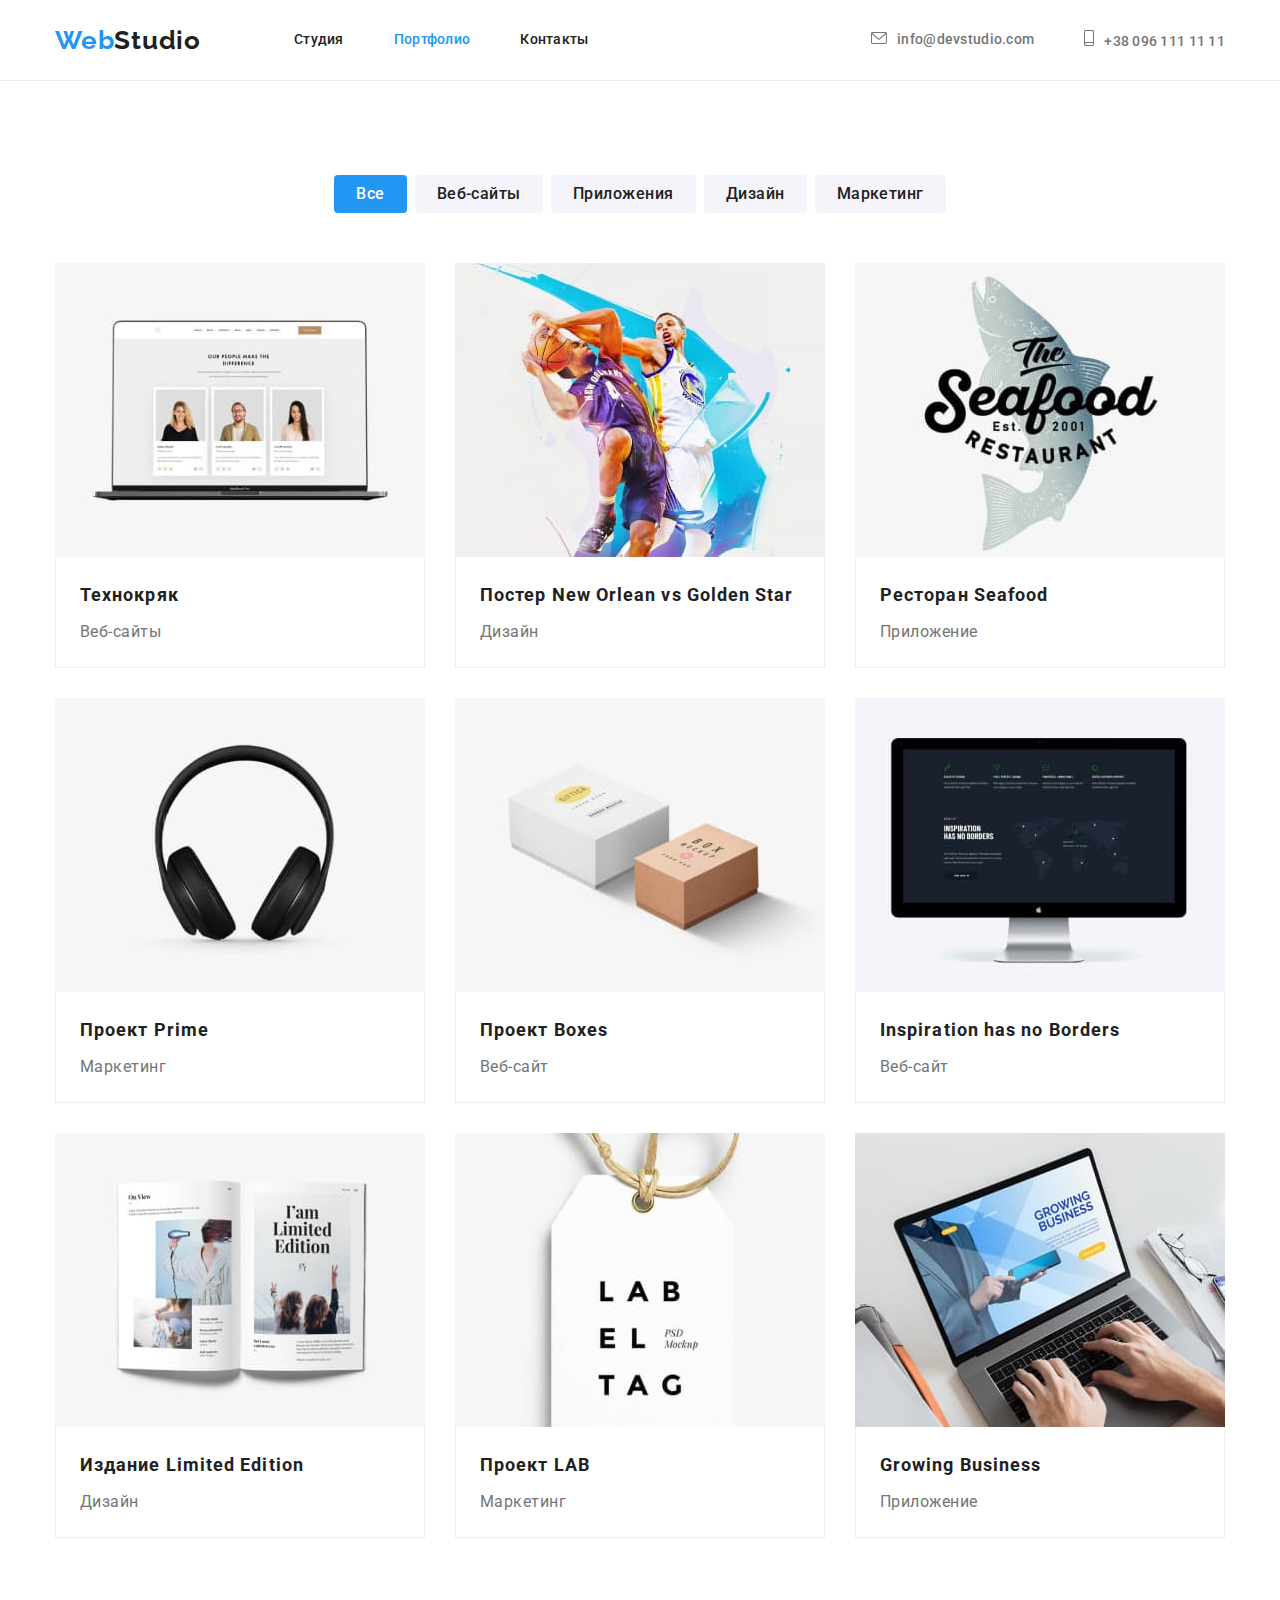
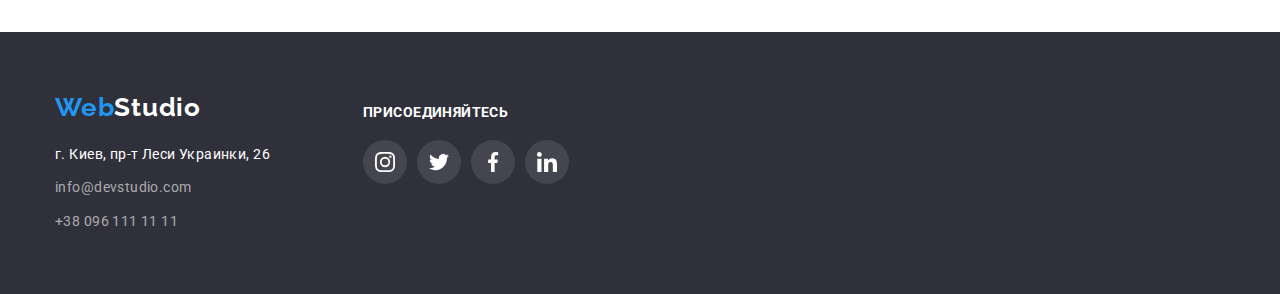
==== portfolio.html @ b65bb31f "copied homework #4" ====
<!DOCTYPE html>
<html lang="ru">
  <head>
    <meta charset="UTF-8" />
    <meta http-equiv="X-UA-Compatible" content="IE=edge" />
    <meta name="viewport" content="width=device-width, initial-scale=1.0" />
    <title>Document</title>
    <link rel="preconnect" href="https://fonts.googleapis.com" />
    <link rel="preconnect" href="https://fonts.gstatic.com" crossorigin />
    <link
      href="https://fonts.googleapis.com/css2?family=Raleway:wght@700&family=Roboto:wght@400;500;700;900&display=swap"
      rel="stylesheet"
    />
    <link
      rel="stylesheet"
      href="https://cdn.jsdelivr.net/npm/modern-normalize@1.1.0/modern-normalize.min.css"
    />
    <link rel="stylesheet" href="./css/styles.css" />
  </head>
  <body>
    <!--Шапка сайта-->
    <header class="page-header">
      <div class="container page-header-container">
        <nav class="page-nav">
          <a href="./" class="logo" lang="en"
            >Web<span class="accent-logo">Studio</span></a
          >
          <ul class="site-nav list">
            <li class="menu-item">
              <a class="menu-link link" href="./">Студия</a>
            </li>
            <li class="menu-item">
              <a class="menu-link link current" href="./portfolio.html"
                >Портфолио</a
              >
            </li>
            <li class="menu-item">
              <a class="menu-link link" href="./">Контакты</a>
            </li>
          </ul>
        </nav>
        <ul class="list contact-details">
          <li class="mail-link">
            <a class="link mail-header" href="maito:info@devstudio.com"
              ><svg class="icon-mail" width="16" height="12">
                <use href="./images/symbol-defs.svg#icon-mail"></use></svg
              >info@devstudio.com</a
            >
          </li>
          <li>
            <a class="link phone-header" href="tel:+380961111111"
              ><svg class="icon-phone" width="10" height="16">
                <use href="./images/symbol-defs.svg#icon-smartphone"></use></svg
              >+38 096 111 11 11</a
            >
          </li>
        </ul>
      </div>
    </header>
    <main>
      <!-- Фильтр -->
      <section class="section projects">
        <div class="container projects-container">
          <h1 class="visually-hidden">Примеры наших проектов</h1>
          <ul class="filter list list-projects">
            <li class="projects-menu">
              <button type="button" class="button-filter current">Все</button>
            </li>
            <li class="projects-menu">
              <button type="button" class="button-filter">Веб-сайты</button>
            </li>
            <li class="projects-menu">
              <button type="button" class="button-filter">Приложения</button>
            </li>
            <li class="projects-menu">
              <button type="button" class="button-filter">Дизайн</button>
            </li>
            <li class="projects-menu">
              <button type="button" class="button-filter">Маркетинг</button>
            </li>
          </ul>
        </div>
        <!-- Пример проектов -->
        <div class="container container-sample-projects">
          <ul class="sample-projects list">
            <li class="projects-cart">
              <img
                src="./images/img7.jpg"
                alt="Технокряк"
                width="370"
                height="294"
              />
              <div class="projects-title-sites">
                <h2 class="title-projects">Технокряк</h2>
                <p class="all-sites">Веб-сайты</p>
              </div>
            </li>
            <li class="projects-cart">
              <img
                src="./images/img8.jpg"
                alt="Постер New Orlean vs Golden Star"
                width="370"
                height="294"
              />
              <div class="projects-title-sites">
                <h2 class="title-projects">Постер New Orlean vs Golden Star</h2>
                <p class="all-sites">Дизайн</p>
              </div>
            </li>
            <li class="projects-cart">
              <img
                src="./images/img9.jpg"
                alt="Ресторан Seafood"
                width="370"
                height="294"
              />
              <div class="projects-title-sites">
                <h2 class="title-projects">Ресторан Seafood</h2>
                <p class="all-sites">Приложение</p>
              </div>
            </li>
            <li class="projects-cart">
              <img
                src="./images/img10.jpg"
                alt="Проект Prime"
                width="370"
                height="294"
              />
              <div class="projects-title-sites">
                <h2 class="title-projects">Проект Prime</h2>
                <p class="all-sites">Маркетинг</p>
              </div>
            </li>
            <li class="projects-cart">
              <img
                src="./images/img11.jpg"
                alt="Проект Boxes"
                width="370"
                height="294"
              />
              <div class="projects-title-sites">
                <h2 class="title-projects">Проект Boxes</h2>
                <p class="all-sites">Веб-сайт</p>
              </div>
            </li>
            <li class="projects-cart">
              <img
                src="./images/img12.jpg"
                alt="Inspiration has no Borders"
                width="370"
                height="294"
              />
              <div class="projects-title-sites">
                <h2 class="title-projects">Inspiration has no Borders</h2>
                <p class="all-sites">Веб-сайт</p>
              </div>
            </li>
            <li class="projects-cart">
              <img
                src="./images/img13.jpg"
                alt="Издание Limited Edition"
                width="370"
                height="294"
              />
              <div class="projects-title-sites">
                <h2 class="title-projects">Издание Limited Edition</h2>
                <p class="all-sites">Дизайн</p>
              </div>
            </li>
            <li class="projects-cart">
              <img
                src="./images/img14.jpg"
                alt="Проект LAB"
                width="370"
                height="294"
              />
              <div class="projects-title-sites">
                <h2 class="title-projects">Проект LAB</h2>
                <p class="all-sites">Маркетинг</p>
              </div>
            </li>
            <li class="projects-cart">
              <img
                src="./images/img15.jpg"
                alt="Growing Business"
                width="370"
                height="294"
              />
              <div class="projects-title-sites">
                <h2 class="title-projects">Growing Business</h2>
                <p class="all-sites">Приложение</p>
              </div>
            </li>
          </ul>
        </div>
      </section>
    </main>
    <!--Подвал страницы-->
    <footer class="footer">
      <div class="container footer-container">
        <div class="container-logo-footer">
          <a class="logo logo-footer" href="./" lang="en"
            >Web<span class="footer-logo">Studio</span></a
          >
          <address>
            <ul class="list footer-list">
              <li class="address-footer">г. Киев, пр-т Леси Украинки, 26</li>
              <li class="footer-mail">
                <a class="link contact-footer" href="maito:info@devstudio.com"
                  >info@devstudio.com</a
                >
              </li>
              <li class="footer-tel">
                <a class="link contact-footer" href="tel:+380961111111"
                  >+38 096 111 11 11</a
                >
              </li>
            </ul>
          </address>
        </div>
        <div class="footer-social-ltem">
          <p class="text-footer">ПРИСОЕДИНЯЙТЕСЬ</p>
          <ul class="footer-social-networks list">
            <li class="footer-social-networks-ltem">
              <a class="link-social-footer" href="#">
                <svg class="icon-social-footer" width="20" height="20">
                  <use
                    href="./images/symbol-defs.svg#icon-instagram-footer"
                  ></use>
                </svg>
              </a>
            </li>
            <li class="footer-social-networks-ltem">
              <a class="link-social-footer" href="#">
                <svg class="icon-social-footer" width="20" height="20">
                  <use
                    href="./images/symbol-defs.svg#icon-twitter-footer"
                  ></use>
                </svg>
              </a>
            </li>
            <li class="footer-social-networks-ltem">
              <a class="link-social-footer" href="#">
                <svg class="icon-social-footer" width="20" height="20">
                  <use
                    href="./images/symbol-defs.svg#icon-facebook-footer"
                  ></use>
                </svg>
              </a>
            </li>
            <li class="footer-social-networks-ltem">
              <a class="link-social-footer" href="#">
                <svg class="icon-social-footer" width="20" height="20">
                  <use
                    href="./images/symbol-defs.svg#icon-linkedin-footer"
                  ></use>
                </svg>
              </a>
            </li>
          </ul>
        </div>
      </div>
    </footer>
  </body>
</html>
---- css/styles.css ----
:root {
  --title-text-color: #212121;
  --primary-text-color: #757575;
  --accent-color: #2196f3;
  --primary-white-color: #ffffff;
  --second-background-color: #f5f4fa;
  --hero-footer-color: #2f303a;
  --button-primary-focus: #188ce8;
  --icon-color: #AFB1B8;
}

body {
  background-color: var(--primary-white-color);
  color: var(--title-text-color);
  font: optional; 14px;

  font-family: Roboto, sans-serif;
  letter-spacing: 0.03em;
}

h1, h2,
h3, h4, p {
  margin-top: 0;
  margin-bottom: 0;
}

ul {
  margin-top: 0;
  margin-bottom: 0;
  padding-left: 0;
}

img {
  display: block;
}

.list {
  list-style: none;
}

.link {
  text-decoration: none;
}

.container {
  width: 1200px;
  margin-left: auto;
  margin-right: auto;
  padding-left: 15px;
  padding-right: 15px;
}

.section {
  padding-top: 94px;
  padding-bottom: 94px;
}

/* logo */

.logo {
  text-decoration: none;
  font-family: Raleway, sans-serif;
  font-weight: 700;
  font-size: 26px;
  line-height: 1.19;
  letter-spacing: 0.03em;
  color: var(--accent-color);
  margin-right: 93px;
}

.accent-logo {
  color: var(--title-text-color);
}

.footer-logo {
  color: var(--primary-white-color);
}

/* site-nav */

.page-header {
  border-bottom: 1px solid #ECECEC;
}

.page-header-container {
display: flex;
align-items: center;
}

.page-nav {
  display: flex;
  align-items: center;
}

.site-nav {
  display: flex;
  align-items: center;
}

.site-nav .link {
  color: var(--title-text-color);
  font-weight: 500;
  font-size: 14px;
  line-height: 1.14;
  letter-spacing: 0.02em;
}
.site-nav .link:hover,
.site-nav .link:focus {
  color: var(--accent-color);
}
.site-nav .link.current {
  color: var(--accent-color);
}

.menu-link {
padding-top: 32px;
padding-bottom: 32px;
padding-left: 0;
padding-right: 0;
display: block;
}

.menu-item:not(:last-child){
  margin-right: 50px;
}

.contact-details {
  display: flex;
  align-items: center;
  margin-left: auto;
}

.contact-details .link {
  color: var(--primary-text-color);
  font-weight: 500;
  font-size: 14px;
  line-height: 1.14;
  letter-spacing: 0.02em;
}

.mail-header:hover svg,
.mail-header:hover svg,
.mail-header:hover,
.mail-header:focus {
  color: var(--accent-color);
  fill: var(--accent-color);
}

.mail-link {
  margin-right: 50px;
}

.icon-mail {
  fill:var(--primary-text-color);
  margin-right: 10px;
}

.icon-phone {
  fill:var(--primary-text-color);
  margin-right: 10px;
}

.phone-header:hover svg,
.phone-header:focus svg,
.phone-header:hover,
.phone-header:focus {
  color: var(--accent-color);
  fill: var(--accent-color);
}

.mail-header {
margin-left: auto;
padding-top: 24px;
padding-bottom: 25px;
padding-left: 0;
padding-right: 0;
display: block;
}

.phone-header {
padding-top: 24px;
padding-bottom: 25px;
padding-left: 0;
padding-right: 0;
display: block;
}

/* hero */

.hero {
  background-color: var(--hero-footer-color);
  max-width: 1600px;
  height: 600px;
  padding: 200px 0;
  margin: 0 auto;
  background: #C4C4C4;;
  background-image: linear-gradient(
    to right,
    rgba(47, 48, 58, 0.4),
    rgba(47, 48, 58, 0.4)
    ),
     url(../images/hero.jpg);
background-size: contain;
}

.button.primary {
  color: var(--primary-white-color);
  background-color: var(--accent-color);
  font-weight: 700;
  font-size: 16px;
  line-height: 1.87;
  letter-spacing: 0.06em;
  cursor: pointer;
  border: 0;
  border-radius: 4px;
  padding: 12px 32px;
  display: block;
  margin: 0 auto;
}

.button.primary:focus,
.button.primary:hover {
  background-color:var(--button-primary-focus);
  color:var(--primary-white-color);
}

.hero-title {
  color: var(--primary-white-color);
  font-weight: 900;
  max-width: 696px;
  margin: 0 auto;
  margin-bottom: 30px;
  font-size: 44px;
  line-height: 1.36;
  text-align: center;
  letter-spacing: 0.06em;
}

/* advantage */

.advantage-section {
  padding-top: 94px;
}

.visually-hidden {
  position: absolute;
  width: 1px;
  height: 1px;
  padding: 0;
  margin: -1px;
  overflow: hidden;
  clip: rect(0, 0, 0, 0);
  white-space: nowrap;
  border: 0;
}

/*.icon-list-advantage {
  display: flex;
  gap: 30px;
}*/

.advantage-description {
  display: flex;
  align-items: center;
  justify-content: center;
  width: 270px;
  height: 120px;
 background: #F5F4FA;
border-radius: 4px;
margin-bottom: 30px;
}

.list-advantage {
  display: flex;
  gap: 30px;
}

.advantage-title {
  color: var(--title-text-color);
  font-weight: 700;
  font-size: 14px;
  line-height: 1.14;
  letter-spacing: 0.03em;
  margin-bottom: 10px;
}
.plain-text {
  color: var(--primary-text-color);
  font-weight: 400;
  font-size: 14px;
  line-height: 1.71;
  letter-spacing: 0.03em;
}

.profession {
  font-weight: 400;
font-size: 16px;
line-height: 1.18;
letter-spacing: 0.03em;
text-align: center;
margin-top: 10px;
margin-bottom: 16px;
color:var(--primary-text-color);
}

.all-sites {
  font-weight: 400;
font-size: 16px;
line-height: 1.87;
letter-spacing: 0.03em;
color:var(--primary-text-color);
margin-top: 4px;
}

/* work-examples */

.card-examples {
  flex-basis: calc((100% - 60px) / 3);
}

.work-examples {
  color: var(--title-text-color);
  font-weight: 700;
  font-size: 36px;
  line-height: 1.16;
  text-align: center;
  letter-spacing: 0.03em;
  margin-bottom: 50px;
}

.list-work-examples {
  display: flex;
  gap: 30px;
}

/* our team */

.section-team {
  background-color: var(--second-background-color);
}

.card-team {
  flex-basis: calc((100% - 90px) / 4);
  border-radius: 0px 0px 4px 4px;
  background-color: var(--primary-white-color);
  box-shadow: 0px 1px 3px rgba(0, 0, 0, 0.12), 
  0px 1px 1px rgba(0, 0, 0, 0.14), 
  0px 2px 1px rgba(0, 0, 0, 0.2);
}

.list-team {
  display: flex;
  flex-wrap: wrap;
  gap: 30px;
}

.team {
  color: var(--title-text-color);
  font-weight: 700;
  font-size: 36px;
  line-height: 1.16;
  text-align: center;
  letter-spacing: 0.03em;
  margin-bottom: 50px;
}

.team-title {
  color: var(--title-text-color);
  font-weight: 500;
  font-size: 16px;
  line-height: 1.18;
  letter-spacing: 0.03em;
  text-align: center;
}

.team-profession-title {
  padding-top: 30px;
  padding-bottom: 30px;
}

.list-social-networks {
  display: flex;
  align-items: center;
  gap: 10px;
  margin-left: 32px;
  margin-right: 32px;
  margin-top: 0;
}

.social-networks-ltem {
  display: flex;
  align-items: center;
  width: 44px;
  height: 44px;
  border-radius: 50% 50%;
  color: var(--primary-white-color);
}

.social-networks-ltem:hover svg,
.social-networks-ltem:focus svg,
.social-networks-ltem:hover,
.social-networks-ltem:focus {
  background-color:var(--accent-color);
  fill: var(--primary-white-color);
}

.link-social-network {
  display: flex;
  width: inherit;
  height: inherit;
  align-items: center;
  justify-content: center
}

.icon-social {
  fill: var(--icon-color);
}

/* regular customers */

.regular-clients {
  color: var(--title-text-color);
  font-weight: 700;
  font-size: 36px;
  line-height: 1.16;
  text-align: center;
  letter-spacing: 0.03em;
  margin-bottom: 50px;
}
.regular-customers-list {
  display: flex;
    flex-wrap: wrap;
    gap: 30px;
}

.icon-customer {
   fill: var(--icon-color);
}

.regular-client-list {
  width: 170px;
height: 92px;
border: 1px solid var(--icon-color);
border-radius: 4px; 
background-color:var(--primary-white-color);
}

.link-client {
  display: flex;
  width: inherit;
  height: inherit;
  justify-content: center;
  align-items: center;
}

.link-client:hover svg,
.link-client:focus svg,
.link-client:hover,
.link-client:focus {
  color: var(--accent-color);
  fill: var(--accent-color);
}

/* footer */

.footer {
  padding: 60px 0;
  background-color: var(--hero-footer-color);
}

.logo-footer {
  display: block;
  margin-bottom: 20px;
  width: 145px;
}

.address-footer {
  color: var(--primary-white-color);
  font-style: normal;
  font-weight: 400;
  font-size: 14px;
  line-height: 1.71;
  letter-spacing: 0.03em;
}

.contact-footer {
  font-style: normal;
  font-weight: 400;
  font-size: 14px;
  line-height: 1.71;
  letter-spacing: 0.03em;
  color: rgba(255, 255, 255, 0.6);
}

.footer-mail {
  margin-top: 10px;
}

.footer-tel {
  margin-top: 10px;
}

.text-footer {
 font-weight: 700;
font-size: 14px;
line-height: 1.18;
letter-spacing: 0.03em;
color:var(--primary-white-color);
margin-bottom: 20px;
}


.footer-social-networks {
  display: flex;
  gap: 10px;
}

.footer-social-networks-ltem {
display: flex;
align-items: center;
width: 44px;
height: 44px;
border-radius: 50% 50%;
background-color: rgba(255, 255, 255, 0.1);;
}

.footer-social-networks-ltem:hover,
.footer-social-networks-ltem:focus {
background-color: var(--accent-color);
}

.footer-social-ltem {
  margin-top: 12px;
}

.icon-social-footer {
  fill: var(--primary-white-color);
}

.link-social-footer {
display: flex;
width: inherit;
height: inherit;
align-items: center;
justify-content: center;
}

.footer-container {
  display: flex;
  gap: 70Px;
}

/* portfolio.html */

/* filter */

.projects-container {
  display: flex;
  align-items: center;
 margin-bottom: 50px;
}

.list-projects {
  display: flex;
  align-items: center;
  margin-left: auto;
  margin-right: auto;
}

.projects-menu:not(:last-child){
  margin-right: 8px;
}

.button-filter {
  background: var(--second-background-color);
  border-radius: 4px;
  font-weight: 500;
  font-size: 16px;
  line-height: 1.62;
  padding: 6px 22px;
  letter-spacing: 0.03em;
  color: var(--title-text-color);
  cursor: pointer;
  border: 0;
}

.button-filter.current,
.button-filter:hover,
.button-filter:focus {
  background-color: var(--accent-color);
  color: var(--primary-white-color);
}

/* sample projects */

.sample-projects {
  display: flex;
  flex-wrap: wrap;
  gap: 30px;
}

.title-projects {
  font-weight: 700;
  font-size: 18px;
  line-height: 2;
  letter-spacing: 0.06em;
  color: var(--title-text-color);
}

.projects-cart {
flex-basis: calc((100% - 60px) / 3);
}

.projects-cart:hover,
.projects-cart:focus {
  filter: drop-shadow(0px 4px 4px rgba(0, 0, 0, 0.25));
}

.projects-title-sites {
border: 1px solid #EEEEEE;
padding: 20px 24px;
border-top: none;
background-color: var(--primary-white-color);
}
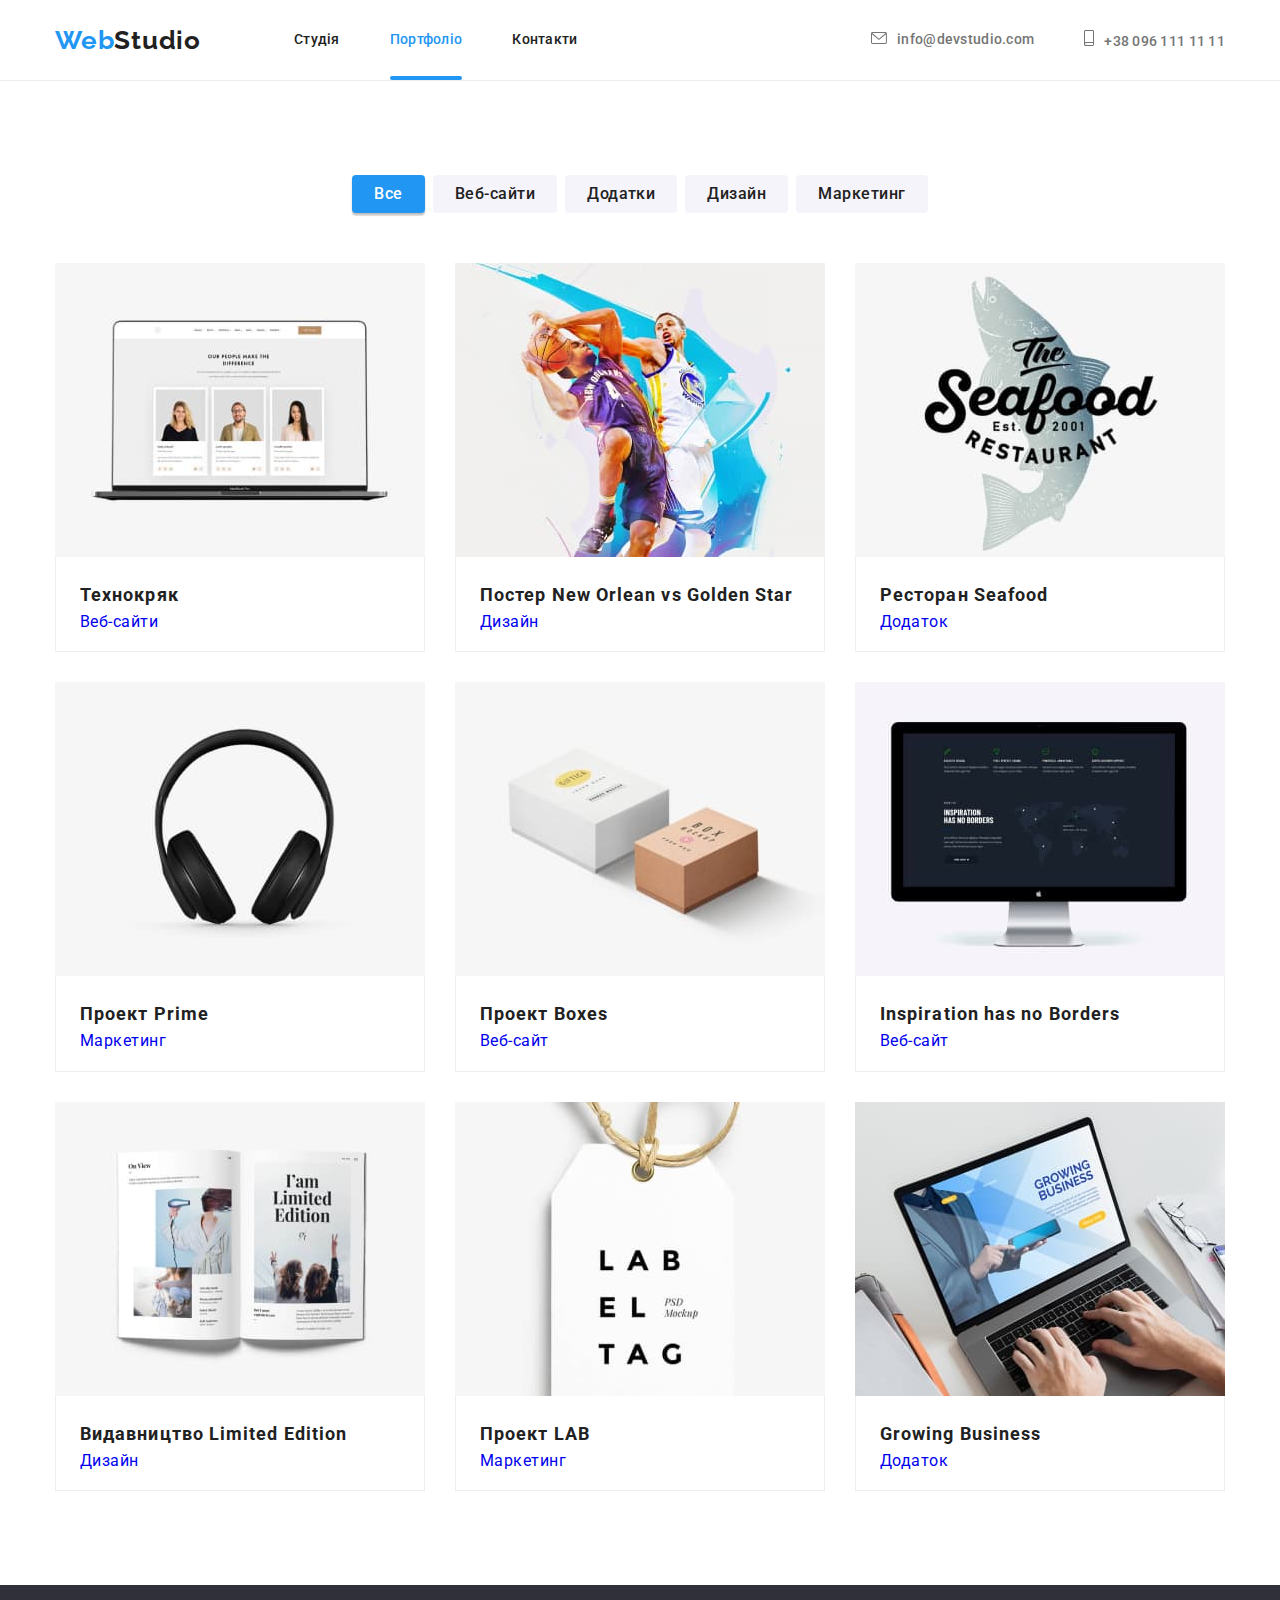
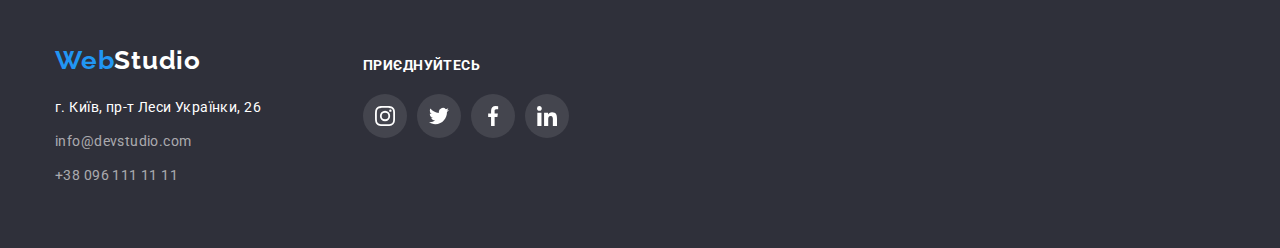
==== commit 0b3a5004: "it remains to make a drop-down window on the main" ====
--- a/portfolio.html
+++ b/portfolio.html
@@ -27,15 +27,15 @@
           >
           <ul class="site-nav list">
             <li class="menu-item">
-              <a class="menu-link link" href="./">Студия</a>
+              <a class="menu-link link" href="./">Студія</a>
             </li>
             <li class="menu-item">
               <a class="menu-link link current" href="./portfolio.html"
-                >Портфолио</a
+                >Портфоліо</a
               >
             </li>
             <li class="menu-item">
-              <a class="menu-link link" href="./">Контакты</a>
+              <a class="menu-link link" href="./">Контакти</a>
             </li>
           </ul>
         </nav>
@@ -58,19 +58,19 @@
       </div>
     </header>
     <main>
-      <!-- Фильтр -->
+      <!-- Фільтр -->
       <section class="section projects">
         <div class="container projects-container">
-          <h1 class="visually-hidden">Примеры наших проектов</h1>
+          <h1 class="visually-hidden">Приклади наших проектів</h1>
           <ul class="filter list list-projects">
             <li class="projects-menu">
               <button type="button" class="button-filter current">Все</button>
             </li>
             <li class="projects-menu">
-              <button type="button" class="button-filter">Веб-сайты</button>
-            </li>
-            <li class="projects-menu">
-              <button type="button" class="button-filter">Приложения</button>
+              <button type="button" class="button-filter">Веб-сайти</button>
+            </li>
+            <li class="projects-menu">
+              <button type="button" class="button-filter">Додатки</button>
             </li>
             <li class="projects-menu">
               <button type="button" class="button-filter">Дизайн</button>
@@ -80,122 +80,205 @@
             </li>
           </ul>
         </div>
-        <!-- Пример проектов -->
+        <!-- Приклад проектів -->
         <div class="container container-sample-projects">
           <ul class="sample-projects list">
             <li class="projects-cart">
-              <img
-                src="./images/img7.jpg"
-                alt="Технокряк"
-                width="370"
-                height="294"
-              />
-              <div class="projects-title-sites">
-                <h2 class="title-projects">Технокряк</h2>
-                <p class="all-sites">Веб-сайты</p>
-              </div>
-            </li>
-            <li class="projects-cart">
-              <img
-                src="./images/img8.jpg"
-                alt="Постер New Orlean vs Golden Star"
-                width="370"
-                height="294"
-              />
-              <div class="projects-title-sites">
-                <h2 class="title-projects">Постер New Orlean vs Golden Star</h2>
-                <p class="all-sites">Дизайн</p>
-              </div>
-            </li>
-            <li class="projects-cart">
-              <img
-                src="./images/img9.jpg"
-                alt="Ресторан Seafood"
-                width="370"
-                height="294"
-              />
-              <div class="projects-title-sites">
-                <h2 class="title-projects">Ресторан Seafood</h2>
-                <p class="all-sites">Приложение</p>
-              </div>
-            </li>
-            <li class="projects-cart">
-              <img
-                src="./images/img10.jpg"
-                alt="Проект Prime"
-                width="370"
-                height="294"
-              />
-              <div class="projects-title-sites">
-                <h2 class="title-projects">Проект Prime</h2>
-                <p class="all-sites">Маркетинг</p>
-              </div>
-            </li>
-            <li class="projects-cart">
-              <img
-                src="./images/img11.jpg"
-                alt="Проект Boxes"
-                width="370"
-                height="294"
-              />
-              <div class="projects-title-sites">
-                <h2 class="title-projects">Проект Boxes</h2>
-                <p class="all-sites">Веб-сайт</p>
-              </div>
-            </li>
-            <li class="projects-cart">
-              <img
-                src="./images/img12.jpg"
-                alt="Inspiration has no Borders"
-                width="370"
-                height="294"
-              />
-              <div class="projects-title-sites">
-                <h2 class="title-projects">Inspiration has no Borders</h2>
-                <p class="all-sites">Веб-сайт</p>
-              </div>
-            </li>
-            <li class="projects-cart">
-              <img
-                src="./images/img13.jpg"
-                alt="Издание Limited Edition"
-                width="370"
-                height="294"
-              />
-              <div class="projects-title-sites">
-                <h2 class="title-projects">Издание Limited Edition</h2>
-                <p class="all-sites">Дизайн</p>
-              </div>
-            </li>
-            <li class="projects-cart">
-              <img
-                src="./images/img14.jpg"
-                alt="Проект LAB"
-                width="370"
-                height="294"
-              />
-              <div class="projects-title-sites">
-                <h2 class="title-projects">Проект LAB</h2>
-                <p class="all-sites">Маркетинг</p>
-              </div>
-            </li>
-            <li class="projects-cart">
-              <img
-                src="./images/img15.jpg"
-                alt="Growing Business"
-                width="370"
-                height="294"
-              />
-              <div class="projects-title-sites">
-                <h2 class="title-projects">Growing Business</h2>
-                <p class="all-sites">Приложение</p>
-              </div>
+              <a href="#" class="link-sample-projects link">
+                <div class="project-popup">
+                  <img
+                    src="./images/img7.jpg"
+                    alt="Технокряк"
+                    width="370"
+                    height="294"
+                  />
+                  <p class="sample-work-popup">
+                    Ресурс пропонує комплексні пропозиції з різним рівнем
+                    функціоналу та сервісів. Все це дозволить відвідувачу
+                    отримати вичерпні відомості про компанію чи приватну особу.
+                  </p>
+                </div>
+                <div class="projects-title-sites">
+                  <h2 class="title-projects">Технокряк</h2>
+                  <p class="all-sites">Веб-сайти</p>
+                </div>
+              </a>
+            </li>
+            <li class="projects-cart">
+              <a href="#" class="link-sample-projects link">
+                <div class="project-popup">
+                  <img
+                    src="./images/img8.jpg"
+                    alt="Постер New Orlean vs Golden Star"
+                    width="370"
+                    height="294"
+                  />
+                  <p class="sample-work-popup">
+                    Ресурс пропонує комплексні пропозиції з різним рівнем
+                    функціоналу та сервісів. Все це дозволить відвідувачу
+                    отримати вичерпні відомості про компанію чи приватну особу.
+                  </p>
+                </div>
+                <div class="projects-title-sites">
+                  <h2 class="title-projects">
+                    Постер New Orlean vs Golden Star
+                  </h2>
+                  <p class="all-sites">Дизайн</p>
+                </div>
+              </a>
+            </li>
+            <li class="projects-cart">
+              <a href="#" class="link-sample-projects link">
+                <div class="project-popup">
+                  <img
+                    src="./images/img9.jpg"
+                    alt="Ресторан Seafood"
+                    width="370"
+                    height="294"
+                  />
+                  <p class="sample-work-popup">
+                    Ресурс пропонує комплексні пропозиції з різним рівнем
+                    функціоналу та сервісів. Все це дозволить відвідувачу
+                    отримати вичерпні відомості про компанію чи приватну особу.
+                  </p>
+                </div>
+                <div class="projects-title-sites">
+                  <h2 class="title-projects">Ресторан Seafood</h2>
+                  <p class="all-sites">Додаток</p>
+                </div>
+              </a>
+            </li>
+            <li class="projects-cart">
+              <a href="#" class="link-sample-projects link">
+                <div class="project-popup">
+                  <img
+                    src="./images/img10.jpg"
+                    alt="Проект Prime"
+                    width="370"
+                    height="294"
+                  />
+                  <p class="sample-work-popup">
+                    Ресурс пропонує комплексні пропозиції з різним рівнем
+                    функціоналу та сервісів. Все це дозволить відвідувачу
+                    отримати вичерпні відомості про компанію чи приватну особу.
+                  </p>
+                </div>
+                <div class="projects-title-sites">
+                  <h2 class="title-projects">Проект Prime</h2>
+                  <p class="all-sites">Маркетинг</p>
+                </div>
+              </a>
+            </li>
+            <li class="projects-cart">
+              <a href="#" class="link-sample-projects link">
+                <div class="project-popup">
+                  <img
+                    src="./images/img11.jpg"
+                    alt="Проект Boxes"
+                    width="370"
+                    height="294"
+                  />
+                  <p class="sample-work-popup">
+                    Ресурс пропонує комплексні пропозиції з різним рівнем
+                    функціоналу та сервісів. Все це дозволить відвідувачу
+                    отримати вичерпні відомості про компанію чи приватну особу.
+                  </p>
+                </div>
+                <div class="projects-title-sites">
+                  <h2 class="title-projects">Проект Boxes</h2>
+                  <p class="all-sites">Веб-сайт</p>
+                </div>
+              </a>
+            </li>
+            <li class="projects-cart">
+              <a href="#" class="link-sample-projects link">
+                <div class="project-popup">
+                  <img
+                    src="./images/img12.jpg"
+                    alt="Inspiration has no Borders"
+                    width="370"
+                    height="294"
+                  />
+                  <p class="sample-work-popup">
+                    Ресурс пропонує комплексні пропозиції з різним рівнем
+                    функціоналу та сервісів. Все це дозволить відвідувачу
+                    отримати вичерпні відомості про компанію чи приватну особу.
+                  </p>
+                </div>
+                <div class="projects-title-sites">
+                  <h2 class="title-projects">Inspiration has no Borders</h2>
+                  <p class="all-sites">Веб-сайт</p>
+                </div>
+              </a>
+            </li>
+            <li class="projects-cart">
+              <a href="#" class="link-sample-projects link">
+                <div class="project-popup">
+                  <img
+                    src="./images/img13.jpg"
+                    alt="Издание Limited Edition"
+                    width="370"
+                    height="294"
+                  />
+                  <p class="sample-work-popup">
+                    Ресурс пропонує комплексні пропозиції з різним рівнем
+                    функціоналу та сервісів. Все це дозволить відвідувачу
+                    отримати вичерпні відомості про компанію чи приватну особу.
+                  </p>
+                </div>
+                <div class="projects-title-sites">
+                  <h2 class="title-projects">Видавництво Limited Edition</h2>
+                  <p class="all-sites">Дизайн</p>
+                </div>
+              </a>
+            </li>
+            <li class="projects-cart">
+              <a href="#" class="link-sample-projects link">
+                <div class="project-popup">
+                  <img
+                    src="./images/img14.jpg"
+                    alt="Проект LAB"
+                    width="370"
+                    height="294"
+                  />
+                  <p class="sample-work-popup">
+                    Ресурс пропонує комплексні пропозиції з різним рівнем
+                    функціоналу та сервісів. Все це дозволить відвідувачу
+                    отримати вичерпні відомості про компанію чи приватну особу.
+                  </p>
+                </div>
+                <div class="projects-title-sites">
+                  <h2 class="title-projects">Проект LAB</h2>
+                  <p class="all-sites">Маркетинг</p>
+                </div>
+              </a>
+            </li>
+            <li class="projects-cart">
+              <a href="#" class="link-sample-projects link">
+                <div class="project-popup">
+                  <img
+                    src="./images/img15.jpg"
+                    alt="Growing Business"
+                    width="370"
+                    height="294"
+                  />
+                  <p class="sample-work-popup">
+                    Ресурс пропонує комплексні пропозиції з різним рівнем
+                    функціоналу та сервісів. Все це дозволить відвідувачу
+                    отримати вичерпні відомості про компанію чи приватну особу.
+                  </p>
+                </div>
+                <div class="projects-title-sites">
+                  <h2 class="title-projects">Growing Business</h2>
+                  <p class="all-sites">Додаток</p>
+                </div>
+              </a>
             </li>
           </ul>
         </div>
       </section>
     </main>
-    <!--Подвал страницы-->
+    <!--Підвал сторінки-->
     <footer class="footer">
       <div class="container footer-container">
         <div class="container-logo-footer">
@@ -204,7 +287,7 @@
           >
           <address>
             <ul class="list footer-list">
-              <li class="address-footer">г. Киев, пр-т Леси Украинки, 26</li>
+              <li class="address-footer">г. Київ, пр-т Леси Українки, 26</li>
               <li class="footer-mail">
                 <a class="link contact-footer" href="maito:info@devstudio.com"
                   >info@devstudio.com</a
@@ -219,7 +302,7 @@
           </address>
         </div>
         <div class="footer-social-ltem">
-          <p class="text-footer">ПРИСОЕДИНЯЙТЕСЬ</p>
+          <p class="text-footer">ПРИЄДНУЙТЕСЬ</p>
           <ul class="footer-social-networks list">
             <li class="footer-social-networks-ltem">
               <a class="link-social-footer" href="#">
--- a/css/styles.css
+++ b/css/styles.css
@@ -7,6 +7,7 @@
   --hero-footer-color: #2f303a;
   --button-primary-focus: #188ce8;
   --icon-color: #AFB1B8;
+  --time-function: 250ms cubic-bezier(0.4, 0, 0.2, 1);
 }
 
 body {
@@ -103,10 +104,12 @@
   font-size: 14px;
   line-height: 1.14;
   letter-spacing: 0.02em;
+  transition: var(--time-function);
 }
 .site-nav .link:hover,
 .site-nav .link:focus {
   color: var(--accent-color);
+  transition: var(--time-function);
 }
 .site-nav .link.current {
   color: var(--accent-color);
@@ -122,6 +125,19 @@
 
 .menu-item:not(:last-child){
   margin-right: 50px;
+  position: relative;
+}
+
+.menu-link.link.current::after {
+content: "";
+position: absolute;
+bottom: 0;
+display: flex;
+width: 100%;
+height: 4px;
+background:var(--accent-color);
+border-radius: 2px;
+transition: var(--time-function);
 }
 
 .contact-details {
@@ -136,6 +152,7 @@
   font-size: 14px;
   line-height: 1.14;
   letter-spacing: 0.02em;
+  transition: var(--time-function);
 }
 
 .mail-header:hover svg,
@@ -144,6 +161,7 @@
 .mail-header:focus {
   color: var(--accent-color);
   fill: var(--accent-color);
+  transition: var(--time-function);
 }
 
 .mail-link {
@@ -153,11 +171,13 @@
 .icon-mail {
   fill:var(--primary-text-color);
   margin-right: 10px;
+  transition: var(--time-function);
 }
 
 .icon-phone {
   fill:var(--primary-text-color);
   margin-right: 10px;
+  transition: var(--time-function);
 }
 
 .phone-header:hover svg,
@@ -166,6 +186,7 @@
 .phone-header:focus {
   color: var(--accent-color);
   fill: var(--accent-color);
+  transition: var(--time-function);
 }
 
 .mail-header {
@@ -216,12 +237,14 @@
   padding: 12px 32px;
   display: block;
   margin: 0 auto;
+  transition: var(--time-function);
 }
 
 .button.primary:focus,
 .button.primary:hover {
   background-color:var(--button-primary-focus);
   color:var(--primary-white-color);
+  transition: var(--time-function);
 }
 
 .hero-title {
@@ -302,20 +325,7 @@
 color:var(--primary-text-color);
 }
 
-.all-sites {
-  font-weight: 400;
-font-size: 16px;
-line-height: 1.87;
-letter-spacing: 0.03em;
-color:var(--primary-text-color);
-margin-top: 4px;
-}
-
 /* work-examples */
-
-.card-examples {
-  flex-basis: calc((100% - 60px) / 3);
-}
 
 .work-examples {
   color: var(--title-text-color);
@@ -330,6 +340,41 @@
 .list-work-examples {
   display: flex;
   gap: 30px;
+}
+
+.card-examples {
+  flex-basis: calc((100% - 60px) / 3);
+  position: relative;
+}
+
+.overlay {
+position: absolute;
+left: 0;
+bottom: 0;
+font-weight: 700;
+font-size: 14px;
+line-height: 1,14;
+text-align: center;
+letter-spacing: 0.03em;
+padding-top: 27px;
+padding-bottom: 27px;
+background-color: rgba(47, 48, 58, 0.8);;
+color:var(--primary-white-color);
+}
+
+.overlay-desktop {
+  padding-left: 107px;
+  padding-right: 107px;
+}
+
+.overlay-mobil {
+   padding-left: 112px;
+  padding-right: 112px;
+}
+
+.overlay-design {
+ padding-left: 94px;
+  padding-right: 94px;
 }
 
 /* our team */
@@ -393,6 +438,7 @@
   height: 44px;
   border-radius: 50% 50%;
   color: var(--primary-white-color);
+  transition: var(--time-function);
 }
 
 .social-networks-ltem:hover svg,
@@ -401,6 +447,7 @@
 .social-networks-ltem:focus {
   background-color:var(--accent-color);
   fill: var(--primary-white-color);
+  transition: var(--time-function);
 }
 
 .link-social-network {
@@ -413,6 +460,7 @@
 
 .icon-social {
   fill: var(--icon-color);
+  transition: var(--time-function);
 }
 
 /* regular customers */
@@ -434,6 +482,7 @@
 
 .icon-customer {
    fill: var(--icon-color);
+   transition: var(--time-function);
 }
 
 .regular-client-list {
@@ -442,6 +491,13 @@
 border: 1px solid var(--icon-color);
 border-radius: 4px; 
 background-color:var(--primary-white-color);
+transition: var(--time-function);
+}
+
+.regular-client-list:hover,
+.regular-client-list:focus {
+ border: 1px solid var(--accent-color);
+ transition: var(--time-function);
 }
 
 .link-client {
@@ -458,6 +514,7 @@
 .link-client:focus {
   color: var(--accent-color);
   fill: var(--accent-color);
+  transition: var(--time-function);
 }
 
 /* footer */
@@ -520,12 +577,14 @@
 width: 44px;
 height: 44px;
 border-radius: 50% 50%;
-background-color: rgba(255, 255, 255, 0.1);;
+background-color: rgba(255, 255, 255, 0.1);
+ transition: var(--time-function);
 }
 
 .footer-social-networks-ltem:hover,
 .footer-social-networks-ltem:focus {
 background-color: var(--accent-color);
+transition: var(--time-function);
 }
 
 .footer-social-ltem {
@@ -534,6 +593,7 @@
 
 .icon-social-footer {
   fill: var(--primary-white-color);
+  transition: var(--time-function);
 }
 
 .link-social-footer {
@@ -581,6 +641,7 @@
   color: var(--title-text-color);
   cursor: pointer;
   border: 0;
+  transition: var(--time-function);
 }
 
 .button-filter.current,
@@ -588,6 +649,11 @@
 .button-filter:focus {
   background-color: var(--accent-color);
   color: var(--primary-white-color);
+  box-shadow: 0px 3px 1px rgba(0, 0, 0, 0.1), 
+  0px 1px 2px rgba(0, 0, 0, 0.08), 
+  0px 2px 2px rgba(0, 0, 0, 0.12);
+border-radius: 4px;
+  transition: var(--time-function);
 }
 
 /* sample projects */
@@ -613,6 +679,42 @@
 .projects-cart:hover,
 .projects-cart:focus {
   filter: drop-shadow(0px 4px 4px rgba(0, 0, 0, 0.25));
+  transition: var(--time-function);
+}
+
+.project-popup {
+   position: relative;
+  display: block;
+  overflow: hidden;
+}
+
+.link-sample-projects {
+  display: block;
+}
+
+.sample-work-popup {
+ position: absolute;
+ top: 0;
+ left: 0;
+ width: 100%;
+ height: 100%;
+ overflow: auto;
+background-color: rgba(33, 150, 243, 0.9);
+
+font-weight: 400;
+font-size: 18px;
+line-height: 1.55;
+letter-spacing: 0.03em;
+color:var(--primary-white-color);
+padding: 63px 24px;
+
+transform: translate(0, 100%);
+transition: transform var(--time-function);
+}
+
+.link-sample-projects:hover .sample-work-popup,
+.link-sample-projects:focus .sample-work-popup {
+  transform: translate(0, 0);
 }
 
 .projects-title-sites {
